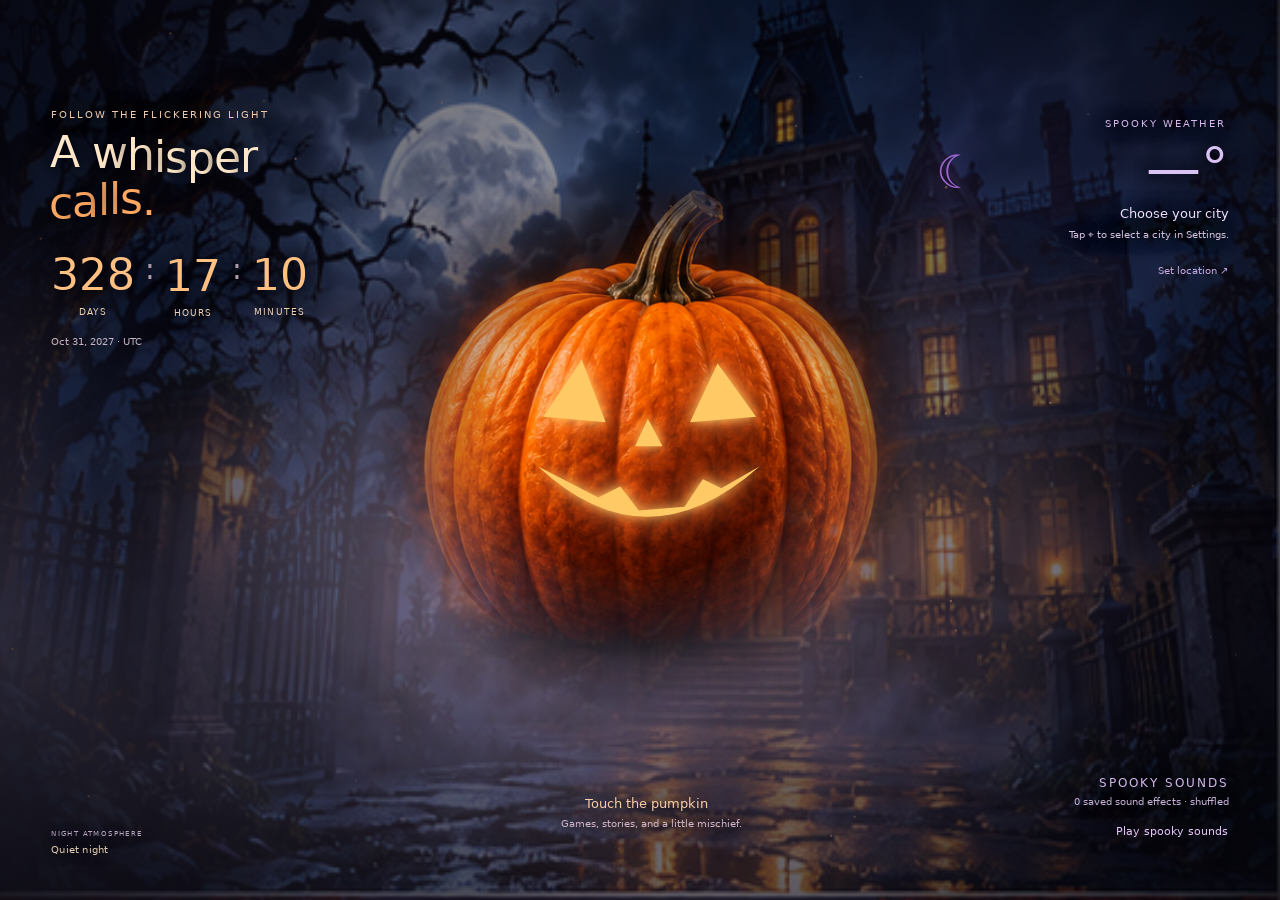
==== web/index.html @ c9cfb987 "Create browser-only generic Halloween Hub for GitHub Pages" ====
<!doctype html>
<html lang="en"><head><meta charset="utf-8"><meta name="viewport" content="width=device-width,initial-scale=1"><meta name="theme-color" content="#090810"><title>Halloween Hub</title><link rel="icon" href="./assets/favicon.svg"><link rel="stylesheet" href="./style.css"><link rel="preload" as="image" href="./assets/monsters.png"></head>
<body><div id="app">
<header><div class="brand"><span class="brand-icon">♧</span><div>Halloween <b>Hub</b><small id="subtitle">A little magic. A little mischief.</small></div></div><div class="header-right"><span id="connection" class="status offline">● Connecting</span><time id="clock"></time><button id="sound-toggle" class="icon-button" aria-label="Enable audio" title="Enable audio">♫</button><button id="fullscreen" class="icon-button" aria-label="Toggle fullscreen">⛶</button></div></header>
<main>
<section id="dashboard" class="screen active" aria-label="Immersive Halloween welcome">
<div class="welcome-space">
<div class="welcome-backdrop" aria-hidden="true"></div><div class="welcome-backdrop welcome-backdrop-next" aria-hidden="true"></div><canvas id="welcome-atmosphere" aria-hidden="true"></canvas><canvas id="night-weather-canvas" aria-hidden="true"></canvas><div class="welcome-vignette" aria-hidden="true"></div>
<div id="night-weather" class="night-weather" aria-hidden="true">NIGHT ATMOSPHERE <span>Quiet night</span></div>
<div class="welcome-countdown"><span class="welcome-eyebrow">THE NIGHT IS DRAWING NEAR</span><h1>Halloween <em>awaits.</em></h1><div class="countdown" data-countdown></div><p class="countdown-target"></p></div>
<button class="pumpkin-stage" id="pumpkin" aria-label="Open Halloween adventures"><div class="pumpkin-artwork"><div class="art pumpkin-art"></div><svg class="pumpkin-face" viewBox="0 0 300 300" aria-hidden="true"><defs><filter id="glow"><feGaussianBlur stdDeviation="3"/></filter></defs><g id="face-glow" filter="url(#glow)"></g><g id="face"></g></svg></div><span class="pumpkin-caption"><span class="pumpkin-instruction">Touch the pumpkin</span><small>Games, stories, and a little mischief.</small></span></button>
<div class="welcome-weather"><h2>Spooky weather</h2><div class="weather-icon" id="weather-icon">☾</div><div class="temperature" id="temperature">—°</div><p id="weather-condition">Choose your location</p><p id="weather-detail">A forecast with a little atmosphere.</p><button data-open="settings-dialog" class="text-button" id="weather-location">Set location ↗</button><small id="weather-status"></small></div>
<div class="welcome-sound"><span class="welcome-sound-title">Spooky sounds</span><span class="welcome-sound-description">Saved sound effects · shuffled</span><button class="text-button" id="ambience-toggle" aria-pressed="false">Play spooky sounds</button></div>
</div></section>
<section id="haunt" class="screen" aria-label="Haunted house control panel">
<div class="page-heading"><div><span class="eyebrow">SET THE SCENE</span><h1>A home with <em>haunting charm.</em></h1></div><span class="pill simulation">ENTERTAINMENT SIMULATION</span></div>
<div class="haunt-grid">
<article class="tile control-tile"><h2>☼ Living room lights <span class="live">SIM</span></h2><div class="art bulb-art"></div><label>Brightness <output id="room-output">60%</output><input aria-label="Living room brightness" type="range" min="0" max="100" value="60" data-haunt="room"></label></article>
<article class="tile control-tile"><h2>☁ Fog machine <span class="live">SIM</span></h2><div class="art fog-art"></div><label>Intensity <output id="fog-output">0%</output><input aria-label="Fog intensity" type="range" min="0" max="100" value="0" data-haunt="fog"></label></article>
<article class="tile control-tile"><h2>♧ Ghost activity <span class="live">SIM</span></h2><div class="art ghost-art"></div><strong id="motion-state">All quiet on the porch</strong><button class="text-button" id="trigger-motion">Trigger simulated motion ↗</button></article>
<article class="tile control-tile"><h2>♫ Spooky soundscape</h2><div class="art speaker-art"></div><label>Effect level <output id="sound-output">40%</output><input aria-label="Sound effect level" type="range" min="0" max="100" value="40" data-haunt="sound"></label></article>
<article class="tile control-tile"><h2>☼ Porch lights <span class="live">SIM</span></h2><div class="art bulb-art porch-art"></div><label>Brightness <output id="porch-output">80%</output><input aria-label="Porch brightness" type="range" min="0" max="100" value="80" data-haunt="porch"></label></article>
<article class="tile control-tile"><h2>✧ Haunt scene</h2><div class="art house-art"></div><select id="haunt-scene" aria-label="Play haunt scene"></select></article>
</div><div class="haunt-action"><div><strong id="haunt-stage">Quiet shadows</strong><small>20-second animated scenes · simulated hardware</small></div><button class="secondary" id="view-scene">View scene</button><button class="secondary" id="random-scene">Random scene</button><button class="primary danger" id="activate-haunt">♧ Activate Haunt</button><button class="secondary" id="stop-haunt">■ Stop</button></div>
</section>
<section id="party" class="screen" aria-label="Party hub">
<div class="page-heading"><div><span class="eyebrow">GOOD COMPANY. GREAT TREATS.</span><h1>Let the <em>festivities begin.</em></h1></div><button class="secondary" id="trick-mode">✦ Trick or Treat Mode</button></div>
<div class="party-grid">
<div class="tile party-countdown"><h2>◷ The party starts in</h2><div class="countdown" data-countdown></div><p class="subtle countdown-target"></p><button class="text-button" data-open="settings-dialog">Change party date ↗</button></div>
<div class="tile"><h2>✓ Party checklist</h2><p class="subtle" id="task-summary">Everything in its place.</p><div id="task-preview" class="preview-list"></div><button class="secondary" data-open="tasks-dialog">Manage checklist ＋</button></div>
<div class="tile music-tile"><h2>♫ The midnight playlist</h2><strong id="now-playing">Pick your party soundtrack</strong><canvas id="equalizer" width="360" height="60" aria-label="Audio-reactive equalizer"></canvas><div class="button-row"><button class="secondary" id="previous-track" aria-label="Previous track">◀</button><button class="primary" id="play-track">Play music</button><button class="secondary" id="next-track" aria-label="Next track">▶</button><button class="secondary" data-open="music-dialog">Library</button></div></div>
<div class="tile"><h2>♧ Guest list</h2><strong class="large-number" id="guest-summary">0 / 0</strong><p class="subtle">Friendly souls have arrived</p><button class="secondary" data-open="guests-dialog">Manage guests ＋</button></div>
<div class="tile recipe-tile"><h2>✦ Recipe of the day</h2><span class="recipe-icon">♨</span><strong id="recipe-name"></strong><p class="subtle" id="recipe-description"></p><button class="text-button" data-open="recipe-dialog">Get the recipe ↗</button></div>
</div><div class="party-particles" aria-hidden="true"><span>♧</span><span>✦</span><span>♧</span><span>✦</span></div>
</section>
<section id="detector" class="screen" aria-label="Ghost detector">
<div class="page-heading"><div><span class="eyebrow">EMF • SPIRIT ACTIVITY SCANNER</span><h1>Ghost <em>Detector</em></h1></div><span class="pill simulation">ENTERTAINMENT SIMULATION</span></div>
<div class="detector-grid"><div class="tile gauge-tile"><svg viewBox="0 0 400 310" id="gauge" aria-label="Simulated EMF gauge"><defs><linearGradient id="meter"><stop stop-color="#72dd64"/><stop offset=".55" stop-color="#cde64e"/><stop offset="1" stop-color="#ff6b24"/></linearGradient><radialGradient id="dial"><stop stop-color="#17251b"/><stop offset="1" stop-color="#040b07"/></radialGradient></defs><circle cx="200" cy="195" r="166" fill="url(#dial)" stroke="#36573a" stroke-width="3"/><path d="M55 230 A150 150 0 1 1 345 230" fill="none" stroke="url(#meter)" stroke-width="22" stroke-dasharray="10 4"/><g fill="#b2c8ab" font-size="19" text-anchor="middle"><text x="62" y="218">0</text><text x="95" y="121">1</text><text x="157" y="80">2</text><text x="246" y="82">3</text><text x="311" y="134">4</text><text x="339" y="218">5</text></g><g id="needle"><path d="M195 199 L65 227 L202 185 Z" fill="#ff8b38"/><circle cx="200" cy="195" r="17" fill="#1b2921" stroke="#8baf86"/></g><text x="200" y="257" fill="#91b58a" text-anchor="middle" font-size="13" letter-spacing="3">SIMULATED EMF LEVEL</text><text id="emf-value" x="200" y="298" fill="#78de69" text-anchor="middle" font-size="38">0.0 mG</text></svg><div class="scan-controls"><button class="primary" id="scan-toggle">Start scan</button><select id="sensitivity" aria-label="Scan sensitivity"><option value="low">Low sensitivity</option><option value="medium" selected>Medium sensitivity</option><option value="high">High sensitivity</option></select></div></div>
<div class="detector-right"><div class="tile room-tile"><h2>⌁ Spirit activity</h2><div id="room-bars"></div></div><div class="tile readings-tile"><div><h2>♨ Temperature</h2><strong id="scan-temperature">18.6°C</strong></div><div><h2>⌁ Peak EMF</h2><strong id="peak-emf">0.0 mG</strong></div></div><div class="tile log-tile"><h2>Detection log <a href="#" data-export-logs class="text-button">Export CSV ↓</a></h2><div id="log-preview"></div><button class="text-button" data-open="logs-dialog">View all detections ↗</button></div></div></div>
</section>
</main>
<nav aria-label="Main screens"><button data-screen="dashboard" class="selected"><span>⌂</span>Dashboard</button><button data-screen="haunt"><span>♧</span>Haunted House</button><button data-screen="party"><span>✦</span>Party Hub</button><button data-screen="detector"><span>⌁</span>Ghost Detector</button><button data-open="settings-dialog"><span>⚙</span>Settings</button></nav>
<p id="storage-notice" role="status" hidden></p><div id="toast" role="status" aria-live="polite" hidden></div><div id="scare" hidden aria-hidden="true">♧</div>
</div>
<dialog id="scene-dialog" aria-labelledby="scene-title"><h2 id="scene-title" class="sr-only">Haunted scene</h2><canvas id="scene-canvas" aria-label="Animated haunted scene"></canvas><button class="scene-back" id="scene-back" aria-label="Stop scene and go back">‹ Back</button></dialog>
<dialog id="visitor-dialog" aria-label="Halloween adventures"><div class="visitor-backdrop" aria-hidden="true"></div><div id="visitor-content"></div><button class="scene-back" id="visitor-back">‹ Back</button></dialog>
<dialog id="settings-dialog"><div class="dialog-heading"><h2>Make it your kind of spooky.</h2><button data-close class="icon-button" aria-label="Close settings">×</button></div><div class="settings-grid">
<label>Weather location<div class="button-row"><input id="location-query" placeholder="Search city" aria-label="Search weather location"><button id="search-location" class="secondary">Search</button></div></label><div id="location-results"></div><p id="selected-location" class="subtle"></p><button id="clear-location" class="text-button">Clear location</button>
<label>Timezone<input id="setting-timezone" ></label><label>Party date (local time)<input id="setting-party_date" type="datetime-local"></label>
<label>Temperature<select id="setting-units"><option>C</option><option>F</option></select></label><label>Animation quality<select id="setting-quality"><option value="auto">Auto</option><option value="low">Low</option><option value="high">High</option></select></label>
<label>Volume <output id="volume-output">40%</output><input id="setting-volume" type="range" min="0" max="100" value="40"></label>
<label class="check-label"><input id="setting-rotation" type="checkbox">Rotate screens every 30 seconds</label><label class="check-label"><input id="setting-reduced_motion" type="checkbox">Reduce motion</label><label class="check-label"><input id="setting-jumpscares" type="checkbox">Allow occasional jumpscares</label><label class="check-label"><input id="setting-flicker" type="checkbox">Allow stronger flicker</label>
</div><p class="subtle">Haunted-house controls and detector readings are simulated. Audio plays on this viewing device. Weather: <a href="https://open-meteo.com/" target="_blank" rel="noopener">Open-Meteo</a>, CC BY 4.0.</p><button class="primary" id="save-settings">Save settings</button></dialog>
<dialog id="tasks-dialog"><div class="dialog-heading"><h2>Party checklist</h2><button data-close class="icon-button" aria-label="Close checklist">×</button></div><form data-record-form="task"><input name="name" required maxlength="120" placeholder="Add a task" aria-label="New task"><button class="primary">Add</button></form><div id="task-list"></div></dialog>
<dialog id="guests-dialog"><div class="dialog-heading"><h2>The guest list</h2><button data-close class="icon-button" aria-label="Close guest list">×</button></div><form data-record-form="guest"><input name="name" required maxlength="120" placeholder="Guest name" aria-label="New guest"><button class="primary">Add</button></form><div id="guest-list"></div></dialog>
<dialog id="music-dialog"><div class="dialog-heading"><h2>Your midnight playlist</h2><button data-close class="icon-button" aria-label="Close music library">×</button></div><a class="music-source secondary" href="https://pixabay.com/music/search/halloween/" target="_blank" rel="noopener noreferrer">Find Halloween music on Pixabay ↗</a><p class="subtle">Download MP3s on Pixabay, then import them below. Imported songs are saved here for offline playback; this app does not automatically download from Pixabay.</p><label class="check-label"><input type="checkbox" id="music-shuffle" checked>Shuffle saved songs</label><label class="upload-label">Import local music (MP3, WAV, OGG; up to 100 MB)<input type="file" id="music-upload" accept=".mp3,.wav,.ogg" multiple></label><div id="track-list"></div><h2>Random scene sound effects</h2><p class="subtle">A random effect plays over each scene. Short effects can be followed by another; long clips stop when the scene ends. Effects respect Mute and the scene sound slider.</p><label class="upload-label">Import scene effects (MP3, WAV, OGG)<input type="file" id="effect-upload" accept=".mp3,.wav,.ogg" multiple></label><div id="effect-list"></div><p class="subtle">Files stay in this browser on this device. Clearing site data removes your saved library.</p></dialog>
<dialog id="recipe-dialog"><div class="dialog-heading"><h2 id="recipe-title"></h2><button data-close class="icon-button" aria-label="Close recipe">×</button></div><p id="recipe-ingredients"></p><p id="recipe-method"></p></dialog>
<dialog id="logs-dialog"><div class="dialog-heading"><h2>Spirit journal • simulated</h2><button data-close class="icon-button" aria-label="Close detection log">×</button></div><a class="secondary" href="#" data-export-logs>Export CSV ↓</a><div id="log-list"></div></dialog>
<audio id="cue-player" preload="none"></audio><audio id="music-player" preload="none"></audio><audio id="ambience-player" preload="none"></audio><audio id="effect-player" src="./assets/whisper.wav" preload="none"></audio>
<script type="module" src="./app.js"></script></body></html>
---- web/style.css ----
@font-face{font-family:Hub;src:url('./assets/hub-sans.ttf')}@font-face{font-family:Meter;src:url('./assets/hub-mono.ttf')}*{box-sizing:border-box} :root{color-scheme:dark;--bg:#090810;--panel:#121018;--line:#302a3b;--muted:#aaa3b6;--purple:#b184f7;--orange:#ff952d;--accent:var(--purple);font-family:Hub,Arial,sans-serif}body{margin:0;background:var(--bg);color:#eeeaf4}button,input,select{font:inherit}button,a,select,input{touch-action:manipulation}button{cursor:pointer}button,select,input:not([type=checkbox]){min-height:48px;border-radius:12px;border:1px solid var(--line);background:#1b1723;color:inherit;padding:10px 15px}button:hover{border-color:var(--accent);filter:brightness(1.13)}button:focus-visible,a:focus-visible,input:focus-visible,select:focus-visible{outline:3px solid var(--accent);outline-offset:3px}a{color:var(--accent)}button:disabled{opacity:.5;cursor:wait}#app{height:100dvh;max-width:1920px;margin:auto;display:flex;flex-direction:column;background:radial-gradient(ellipse at 50% 44%,#25103366,transparent 60%)}header{height:88px;flex-shrink:0;padding:15px 34px;border-bottom:1px solid #211c2b;display:flex;justify-content:space-between;align-items:center}.brand{display:flex;gap:14px;align-items:center;font-size:26px;font-weight:700;letter-spacing:-1px}.brand b{color:var(--orange)}.brand-icon{font-size:49px;color:var(--orange)}.brand small{display:block;font-size:12px;letter-spacing:.3px;color:var(--muted);font-weight:400;margin-top:5px}.header-right{display:flex;gap:18px;align-items:center;font-size:13px}.status{color:#8dd996}.status.offline{color:#ffad59}.icon-button{font-size:22px;min-width:48px;padding:7px!important;background:transparent!important}.screen{display:none;height:100%;padding:20px 34px;overflow:auto}.screen.active{display:flex;flex-direction:column}main{flex:1;min-height:0;position:relative}.page-heading{display:flex;justify-content:space-between;align-items:center;margin-bottom:18px;gap:12px;flex-shrink:0}.eyebrow{font-size:10px;letter-spacing:2.5px;color:var(--accent)}h1{font-size:clamp(22px,2.6vw,40px);margin:8px 0 0;font-weight:400;letter-spacing:-1px}h1 em{color:var(--orange);font-style:normal}h2{font-size:12px;letter-spacing:1px;color:var(--accent);margin:0 0 15px;text-transform:uppercase;font-weight:400}.pill{border:1px solid var(--line);border-radius:30px;padding:10px 14px;font-size:10px;letter-spacing:1px;color:var(--muted);white-space:nowrap}.simulation{color:#a6cf98;border-color:#354b34}.tile{background:linear-gradient(145deg,#19151fe8,#0f0d16ed);border:1px solid var(--line);border-radius:20px;padding:22px;position:relative;min-width:0;overflow:hidden}.subtle{font-size:12px;line-height:1.6;color:var(--muted);margin:8px 0}.primary{background:linear-gradient(110deg,#9543ef,#6827b5);border-color:#a460ef;box-shadow:0 5px 22px #7932c333;font-size:12px}.secondary{background:#231b30;font-size:12px}.text-button{border:0;background:transparent;padding:8px 0;min-height:48px;color:var(--accent);font-size:12px;text-decoration:none;display:inline-flex;align-items:center}.button-row{display:flex;gap:8px;align-items:center}.dashboard-grid{display:grid;grid-template-columns:1fr 1.4fr 1fr;grid-template-rows:1.1fr 1fr;gap:18px;flex:1;min-height:0}.countdown-tile{grid-column:1;grid-row:1}.pumpkin-stage{grid-column:2;grid-row:1/3;position:relative;overflow:hidden;border:0;background:transparent;padding:0}.pumpkin-stage:hover{filter:none}.weather-tile{grid-column:3;grid-row:1}.candy-tile{grid-column:1;grid-row:2}.sound-tile{grid-column:3;grid-row:2}.countdown{display:flex;gap:12px;align-items:center;margin:20px 0 0}.countdown .digit{color:var(--orange);font-size:clamp(30px,4.1vw,65px);font-variant-numeric:tabular-nums;line-height:1.1}.countdown .digit small{display:block;text-align:center;font-size:9px;color:var(--muted);letter-spacing:1.5px;margin-top:8px}.countdown .colon{color:#756c83;font-size:27px;align-self:flex-start}.ember-line{height:5px;background:linear-gradient(90deg,var(--orange),#6e302b,#2b2134);border-radius:3px;margin-top:24px}.art{background-image:url('./assets/art-sheet.png');background-size:300% 200%;background-repeat:no-repeat}.pumpkin-art{position:absolute;width:100%;aspect-ratio:1;top:50%;transform:translateY(-50%);background-position:0 0;mask-image:radial-gradient(ellipse,#000 50%,transparent 75%)}.pumpkin-face{position:absolute;top:50%;transform:translateY(-50%);width:100%;left:0;fill:#ffca66;filter:drop-shadow(0 0 9px #ff7c19);animation:glow 4s ease-in-out infinite}.pumpkin-caption{position:absolute;bottom:2%;left:0;width:100%;font-size:16px;font-weight:400;color:#ffb973}.pumpkin-caption small{display:block;font-size:10px;color:var(--muted);margin-top:8px}.floating-tag{position:absolute;top:0;left:50%;transform:translateX(-50%);font-size:9px;letter-spacing:1px;color:#ffb771;background:#3c241d77;border:1px solid #5b3322;border-radius:25px;padding:8px;white-space:nowrap}.weather-icon{position:absolute;right:16px;top:50px;font-size:74px;color:#9d65d2;text-shadow:0 0 32px #8a47bd}.temperature{font-size:clamp(40px,4.5vw,70px);color:#cda8ff;line-height:1.2}#weather-condition{margin:4px 0;font-size:15px}.weather-tile small{display:block;color:var(--muted);font-size:9px}.candy-tile strong{font-size:clamp(42px,5vw,74px);font-weight:400;color:#bd8dff}.candy-tile .button-row{margin-top:14px}.sound-content{display:flex;gap:15px;align-items:center;margin:20px 0}.sound-content strong{font-size:14px;font-weight:400}.mini-wave{display:flex;gap:4px;height:40px;align-items:center}.mini-wave i{width:5px;height:15px;background:var(--purple);border-radius:4px}.audio-on .mini-wave i{animation:wave 1s infinite alternate}.mini-wave i:nth-child(2){animation-delay:.3s;height:30px}.mini-wave i:nth-child(3){animation-delay:.6s;height:40px}.mini-wave i:nth-child(4){animation-delay:.2s;height:24px}nav{height:78px;flex-shrink:0;display:flex;border-top:1px solid #30263b;background:#0d0a13;padding:5px 24px;gap:8px}nav button{flex:1;background:transparent;border:0;color:var(--muted);border-radius:10px;font-size:10px;letter-spacing:.5px;position:relative}nav button span{font-size:25px;display:block;margin-bottom:3px}nav .selected{color:var(--accent);background:linear-gradient(0deg,#321b4b66,transparent)}nav .selected:after{content:'';height:3px;width:34px;background:var(--accent);position:absolute;bottom:2px;left:calc(50% - 17px);border-radius:3px}.haunt-grid{display:grid;grid-template-columns:repeat(3,1fr);grid-template-rows:repeat(2,minmax(150px,1fr));gap:14px;flex:1;min-height:0}.control-tile{display:flex;flex-direction:column;padding:16px;min-height:0}.control-tile h2{display:flex;justify-content:space-between;align-items:center;color:#e2d9ea;font-size:11px;margin:0}.live{font-size:9px;color:#89dc91}.control-tile .art{flex:1;min-height:45px;width:100%;background-size:300% 200%;mask-image:linear-gradient(transparent,#000 10%,#000 90%,transparent);margin:5px 0}.bulb-art{background-position:50% 0}.fog-art{background-position:100% 0}.ghost-art{background-position:0 100%}.speaker-art{background-position:50% 100%}.house-art{background-position:100% 100%}.porch-art{filter:hue-rotate(-8deg)}.control-tile label{font-size:11px}.control-tile output{float:right;color:var(--orange)}input[type=range]{height:24px;min-height:48px;padding:0;background:transparent;accent-color:var(--orange);width:100%;border:0}.control-tile strong{font-size:11px;color:var(--orange)}.control-tile .text-button{min-height:32px;font-size:10px}.control-tile select{font-size:11px;padding:5px;min-height:48px}.haunt-action{display:flex;gap:12px;align-items:center;margin-top:14px;border:1px solid #733822;border-radius:15px;padding:12px 18px;background:linear-gradient(90deg,#3b151666,#181019)}.haunt-action>div{flex:1}.haunt-action strong{color:#ffb265;font-weight:400;font-size:14px}.haunt-action small{display:block;color:var(--muted);font-size:10px;margin-top:5px}.danger{background:linear-gradient(100deg,#b12c14,#7e160b);border-color:#ec602f}.party-grid{display:grid;grid-template-columns:1.2fr 1fr 1fr;grid-template-rows:1fr 1fr;gap:16px;flex:1;min-height:0}.party-countdown{grid-column:1;grid-row:1}.music-tile{grid-column:1;grid-row:2}.party-grid>.tile:nth-child(2){grid-column:2;grid-row:1}.party-grid>.tile:nth-child(4){grid-column:2;grid-row:2}.recipe-tile{grid-column:3;grid-row:1/3;display:flex;flex-direction:column;justify-content:center;background:radial-gradient(ellipse at top,#51302c55,transparent),#15111c}.recipe-icon{font-size:90px;color:var(--orange);text-shadow:0 0 40px #db6229}.recipe-tile strong{font-size:20px;font-weight:400;color:#f6c996}.large-number{font-size:42px;color:var(--purple);font-weight:400}#equalizer{display:block;width:100%;height:42px;margin:8px 0}#now-playing{font-size:12px;display:block;overflow:hidden;text-overflow:ellipsis;white-space:nowrap}.preview-list{font-size:12px;margin:10px 0;min-height:35px}.preview-list div{padding:5px 0;color:#ded2eb}.party-particles{position:absolute;inset:0;pointer-events:none;display:none;overflow:hidden}.trick-mode .party-particles{display:block}.party-particles span{position:absolute;bottom:-30px;color:#b586ec66;font-size:35px;animation:floatup 12s linear infinite}.party-particles span:nth-child(2){left:30%;animation-delay:3s}.party-particles span:nth-child(3){left:70%;animation-delay:6s}.party-particles span:nth-child(4){left:90%;animation-delay:9s}body.detector-theme{--accent:#7ddd70}body.detector-theme #app{background:radial-gradient(ellipse at 40% 45%,#15341c66,transparent 70%)}#detector h1{font-family:Meter;letter-spacing:3px;text-transform:uppercase}#detector h1 em{color:var(--accent)}#detector .tile{background:linear-gradient(145deg,#121f13aa,#080e09);border-color:#2f4932;border-radius:5px}.detector-grid{display:grid;grid-template-columns:1fr 1fr;gap:18px;flex:1;min-height:0}.gauge-tile{padding:10px;display:flex;flex-direction:column}.gauge-tile svg{width:100%;flex:1;min-height:0}.scan-controls{display:flex;gap:10px;justify-content:center}.scan-controls .primary{background:#254625;border-color:#609d58;color:#b8efb0}.scan-controls select{font-size:11px}.detector-right{display:grid;grid-template-rows:1.1fr .6fr 1fr;gap:12px;min-height:0}.room-tile,.readings-tile,.log-tile{padding:15px}.room-row{display:flex;gap:15px;align-items:center;margin:9px 0;font-family:Meter;font-size:11px}.room-row span{width:90px}.room-row .bar{flex:1;height:10px;background:#253124}.bar i{display:block;height:100%;width:0;background:var(--accent);transition:width 1s}.bar i.high{background:#f88c37}.readings-tile{display:flex;gap:20px;justify-content:space-around}.readings-tile strong{font-family:Meter;font-size:24px;color:var(--accent);font-weight:400}.readings-tile>div+div{border-left:1px solid #314132;padding-left:20px}.log-tile h2{display:flex;justify-content:space-between;align-items:center;margin:0}.log-tile h2 a{min-height:30px}.log-row{display:flex;justify-content:space-between;font-family:Meter;font-size:10px;line-height:1.8;color:#b0c1a6}.log-tile>.text-button{min-height:30px;font-size:10px}#needle{transform-origin:200px 195px;transition:transform 1s ease-in-out}dialog{color:#ece6f4;background:#17111f;border:1px solid #4d375f;border-radius:20px;padding:24px;width:min(660px,94vw);max-height:90dvh;box-shadow:0 20px 100px #000c}dialog::backdrop{background:#020105be;backdrop-filter:blur(5px)}.dialog-heading{display:flex;justify-content:space-between;gap:20px;align-items:center;margin-bottom:16px}.dialog-heading h2{color:#f2e7ff;letter-spacing:0;text-transform:none;font-size:19px;margin:0}.settings-grid{display:grid;grid-template-columns:1fr 1fr;gap:14px}.settings-grid>label:first-child,.settings-grid>#location-results{grid-column:1/3}.settings-grid label{font-size:12px;color:#c3b6d0}.settings-grid input:not([type=checkbox]),.settings-grid select{width:100%;margin-top:7px}.settings-grid .button-row input{flex:1;min-width:0}.check-label{display:flex;align-items:center;min-height:48px;gap:10px}.check-label input{width:22px;height:22px;accent-color:var(--purple)}.record-row,.track-row{display:flex;gap:8px;align-items:center;margin:9px 0;padding:8px;border-bottom:1px solid #382a44;font-size:12px}.record-row input{width:24px;height:24px;accent-color:var(--purple);flex-shrink:0}.record-row span,.track-row span{flex:1;overflow-wrap:anywhere}.record-row.done span{text-decoration:line-through;color:var(--muted)}form{display:flex;gap:8px;margin-bottom:20px}form input{flex:1;min-width:0}.upload-label{font-size:12px;display:block}.upload-label input{display:block;width:100%;margin:10px 0}#toast{position:fixed;bottom:90px;left:50%;transform:translateX(-50%);background:#36223f;border:1px solid #af79d2;border-radius:12px;max-width:90vw;padding:14px 22px;font-size:12px;z-index:5}#scare{position:fixed;inset:0;background:#030705;z-index:20;color:#b1ffbd;font-size:55vh;text-align:center;line-height:100vh;pointer-events:none}.flicker .pumpkin-face{animation:strongflicker 5s infinite}.reduced-motion *{animation:none!important;transition:none!important}body.low-quality .pumpkin-face{filter:none}body.low-quality dialog::backdrop{backdrop-filter:none}@media(prefers-reduced-motion:reduce){*{animation:none!important;transition:none!important}}@keyframes glow{50%{opacity:.7}}@keyframes wave{to{transform:scaleY(.4)}}@keyframes floatup{to{transform:translateY(-800px) rotate(35deg)}}@keyframes strongflicker{0%,95%,100%{opacity:1}96%{opacity:.5}98%{opacity:.7}}
@media(max-height:650px),(max-width:1000px){header{height:60px;padding:8px 20px}.brand{font-size:21px;gap:10px}.brand-icon{font-size:34px}.brand small{font-size:9px}.header-right{gap:8px;font-size:11px}.header-right .status{font-size:9px}.screen{padding:12px 20px}.page-heading{margin-bottom:10px}.eyebrow{font-size:8px;letter-spacing:1.5px}h1{font-size:22px;margin-top:4px}.pill{font-size:8px;padding:7px 10px}.tile{padding:14px;border-radius:14px}h2{font-size:10px;margin-bottom:8px}.dashboard-grid{gap:10px;grid-template-columns:1fr 1.12fr 1fr;grid-template-rows:1.15fr 1fr}.countdown{gap:6px;margin-top:12px}.countdown .digit{font-size:31px}.countdown .digit small{font-size:7px;margin-top:4px}.countdown .colon{font-size:20px}.subtle{font-size:10px;line-height:1.4;margin:5px 0}.ember-line{margin-top:12px}.temperature{font-size:38px}.weather-icon{font-size:47px;right:14px;top:37px}#weather-condition{font-size:12px}.weather-tile .text-button{min-height:30px;padding:3px 0;font-size:10px}.weather-tile small{font-size:8px}.candy-tile strong{font-size:36px}.candy-tile .subtle{font-size:8px}.candy-tile .button-row{margin-top:5px}.primary,.secondary{padding:8px 11px;font-size:10px}.sound-content{margin:8px 0;gap:9px}.sound-content strong{font-size:10px}.sound-content .subtle{font-size:8px}.mini-wave{height:26px}.mini-wave i{width:3px}.mini-wave i:nth-child(3){height:26px}.mini-wave i:nth-child(2){height:20px}.floating-tag{font-size:8px}.pumpkin-caption{font-size:12px}.pumpkin-caption small{font-size:8px}nav{height:62px;padding:3px 15px;gap:4px}nav button{font-size:8px;padding:4px}nav button span{font-size:21px;margin:0}.haunt-grid{gap:8px;grid-template-rows:repeat(2,minmax(95px,1fr))}.control-tile{padding:9px;border-radius:12px}.control-tile h2{font-size:8px}.control-tile label{font-size:8px}.control-tile input[type=range]{min-height:48px;height:48px;position:relative;margin:-12px 0}.control-tile .art{min-height:25px;margin:0}.control-tile strong{font-size:9px}.control-tile .text-button{min-height:48px;font-size:8px;padding:0}.control-tile select{font-size:9px;min-height:48px;padding:5px}.haunt-action{margin-top:8px;padding:5px 10px;gap:8px}.haunt-action strong{font-size:11px}.haunt-action small{font-size:8px}.party-grid{gap:10px;grid-template-columns:1.2fr 1fr 1fr}.party-grid .countdown .digit{font-size:27px}.party-grid .countdown{margin-top:10px}.party-grid .text-button{font-size:10px;min-height:48px;padding:0}.recipe-icon{font-size:65px}.recipe-tile strong{font-size:16px}.large-number{font-size:30px}.preview-list{font-size:9px;margin:5px 0;min-height:12px}#equalizer{height:27px;margin:5px 0}#now-playing{font-size:9px}.music-tile .button-row{gap:4px}.music-tile .button-row button{padding:5px;font-size:9px}.detector-grid{gap:12px;grid-template-columns:1fr 1fr}.detector-right{gap:8px;grid-template-rows:1fr .55fr .8fr}.room-tile,.readings-tile,.log-tile{padding:10px}.room-row{font-size:9px;margin:6px 0;gap:10px}.room-row span{width:75px}.room-row .bar{height:8px}.readings-tile h2{font-size:8px;margin-bottom:5px}.readings-tile strong{font-size:19px}.log-row{font-size:8px}.log-tile h2{font-size:9px}.log-tile>.text-button{min-height:48px}.log-tile h2 a{font-size:8px}.scan-controls{gap:6px}.scan-controls select{font-size:9px;padding:5px}.settings-grid{gap:10px}dialog{padding:18px}#toast{bottom:70px}}
@media(max-width:650px){#app{height:auto;min-height:100dvh}header{padding:8px 12px}.brand{font-size:16px}.brand small,.header-right .status,#clock{display:none}.screen{padding:14px 12px}.page-heading .pill{display:none}h1{font-size:21px}.dashboard-grid{grid-template-columns:1fr 1fr;grid-template-rows:auto 220px auto}.pumpkin-stage{grid-column:1/3;grid-row:2}.countdown-tile{grid-column:1;grid-row:1}.weather-tile{grid-column:2;grid-row:1}.candy-tile{grid-column:1;grid-row:3}.sound-tile{grid-column:2;grid-row:3}.pumpkin-art,.pumpkin-face{width:240px;left:calc(50% - 120px)}.floating-tag{display:none}.haunt-grid{grid-template-columns:repeat(2,1fr);grid-template-rows:repeat(3,170px)}.party-grid{grid-template-columns:1fr 1fr;grid-template-rows:auto auto auto}.recipe-tile{grid-column:1/3;grid-row:3}.recipe-icon{display:none}.detector-grid{grid-template-columns:1fr}.gauge-tile{height:330px}.detector-right{grid-template-rows:auto auto auto}.settings-grid{grid-template-columns:1fr}.settings-grid>label:first-child,.settings-grid>#location-results{grid-column:1}.haunt-action>div{display:none}nav{position:sticky;bottom:0}main{min-height:400px}}
/* Artwork retains square proportions at every tile size. */
button:not(.text-button){min-width:48px}.control-tile .art{position:absolute;top:30px;left:calc(50% - 70px);width:140px;height:140px;min-height:0;flex:none;opacity:.85}.control-tile label,.control-tile select,.control-tile strong{position:relative;z-index:1;margin-top:auto}.control-tile label{background:linear-gradient(transparent,#100d17 50%)}.control-tile .text-button{position:relative;z-index:1}.control-tile h2{position:relative;z-index:1}.weather-location{overflow-wrap:anywhere}
@media(max-height:650px),(max-width:1000px){.control-tile .art{top:20px;left:auto;right:8px;width:64px;height:64px;mask-image:radial-gradient(ellipse,#000 40%,transparent 76%)}.control-tile h2{font-size:10px;letter-spacing:0}.control-tile label{font-size:10px}.control-tile strong{max-width:60%;font-size:10px}.control-tile .text-button{font-size:9px;min-height:48px}.control-tile input[type=range]{margin:-9px 0 -12px}.control-tile select{max-width:70%;font-size:10px}.sound-tile .secondary{min-height:48px}.dashboard-grid{grid-template-rows:1fr 1fr}.candy-tile .button-row{margin-top:0}.candy-tile strong{font-size:32px}.sound-content{margin:6px 0}.music-tile .button-row{flex-wrap:wrap}.music-tile .button-row button:nth-child(4){position:absolute;right:9px;top:5px;min-width:48px;min-height:48px}.music-tile h2{max-width:70%;font-size:9px}.party-grid .subtle{font-size:10px}.detector-right{grid-template-rows:1fr .6fr 1.15fr}.log-tile>.text-button{min-height:48px}.log-tile h2 a{min-height:48px}.log-tile h2{margin-top:-10px;margin-bottom:-7px}.log-row{font-size:9px}.weather-tile .text-button{min-height:48px}.weather-tile small{position:absolute;bottom:5px}.weather-tile .subtle{margin:3px 0}.candy-tile h2,.sound-tile h2{margin-bottom:5px}.scan-controls select{font-size:10px}}
.control-tile .text-button,.log-tile .text-button,.log-tile h2 a{min-height:48px;min-width:48px}
.screen:not(.active) *{animation-play-state:paused!important}.record-row input{width:48px;height:48px}.page-hidden *{animation-play-state:paused!important}
@media(max-height:650px),(max-width:1000px){.log-tile h2 a{display:none}.log-tile h2{margin:0 0 3px;min-height:12px}.log-tile .log-row:nth-child(n+2){display:none}}
.fog-art{animation:mist-drift 9s ease-in-out infinite alternate}.ghost-art{animation:ghost-drift 6s ease-in-out infinite alternate}.control-tile .bulb-art{animation:bulb-glow 5s ease-in-out infinite alternate}button:active{filter:brightness(1.25)}
@keyframes mist-drift{to{transform:translateY(-3px) scale(1.06)}}@keyframes ghost-drift{to{transform:translateY(-4px)}}@keyframes bulb-glow{to{filter:brightness(1.15)}}

.dialog-toast{position:relative!important;bottom:auto!important;left:auto!important;transform:none!important;max-width:100%!important;margin:12px 0 0}
/* Compact secondary actions retain their full touch area inside tiles. */
.weather-tile #weather-location,.party-countdown>.text-button{position:absolute;right:7px;top:7px;width:48px;height:48px;min-height:48px;padding:0;font-size:0;justify-content:center;border:1px solid var(--line);border-radius:12px;z-index:2}
.weather-tile #weather-location:after{content:'⌖';font-size:21px}.party-countdown>.text-button:after{content:'⚙';font-size:19px}.weather-tile h2,.party-countdown h2{max-width:calc(100% - 48px)}
.weather-tile small{position:absolute;bottom:6px;left:14px;max-width:calc(100% - 28px);white-space:nowrap;overflow:hidden;text-overflow:ellipsis;font-size:9px}
.weather-icon[data-kind=wind]{width:74px;height:60px;background:url('./assets/bat.svg') center/contain no-repeat}
.weather-icon[data-kind=fog]{width:74px;height:74px;background-image:url('./assets/art-sheet.png');background-size:300% 200%;background-position:0 100%;mask-image:radial-gradient(ellipse,#000 35%,transparent 75%)}
.party-grid>.tile:nth-child(2),.party-grid>.tile:nth-child(4){display:flex;flex-direction:column}.party-grid>.tile:nth-child(2) .preview-list{flex:1;min-height:0;overflow:hidden}.party-grid>.tile:nth-child(2)>button,.party-grid>.tile:nth-child(4)>button{margin-top:auto;align-self:flex-start;flex-shrink:0}.party-grid>.tile:nth-child(4) .large-number{display:block;flex:1;min-height:0;line-height:1.1}
.party-particles span:nth-child(odd){font-size:0;width:80px;height:80px;background-image:url('./assets/art-sheet.png');background-size:300% 200%;background-position:0 100%;mask-image:radial-gradient(ellipse,#000 30%,transparent 76%)}
.brand-icon{font-size:0;display:block;width:42px;min-width:42px;height:42px;background:url('./assets/favicon.svg') center/contain no-repeat}
@media(max-height:650px),(max-width:1000px){.weather-icon{top:57px;font-size:40px}.weather-icon[data-kind=wind],.weather-icon[data-kind=fog]{width:48px;height:48px}.party-grid>.tile:nth-child(2) .preview-list,.party-grid>.tile:nth-child(4) .subtle{display:none}.party-grid>.tile:nth-child(4) .large-number{font-size:28px}.brand-icon{width:34px;min-width:34px;height:34px}}
#haunt{position:relative}.haunt-running .haunt-action{box-shadow:0 0 28px #8c42c633}.haunt-action{position:relative}.haunt-action:after{content:'';position:absolute;bottom:0;left:0;width:var(--scene-progress,0%);height:3px;background:var(--orange);transition:width 1s linear;pointer-events:none}.haunt-running[data-scene='Purple mist']{background:radial-gradient(ellipse at center,#50266b66,transparent)}.haunt-running[data-scene='Pumpkin parade']{background:radial-gradient(ellipse at center,#78411c55,transparent)}.haunt-running .fog-art{animation-duration:3s}.haunt-running .bulb-art{animation-duration:2s}
#scene-dialog{width:min(1400px,100vw);height:min(880px,100dvh);max-width:100vw;max-height:100dvh;padding:0;border:1px solid #68517c;border-radius:16px;overflow:hidden;background:#090810}
#scene-dialog[open]{display:flex;flex-direction:column}
.scene-heading,.scene-footer{display:flex;align-items:center;justify-content:space-between;gap:12px;padding:12px 20px;flex-shrink:0;background:#100e19}
.scene-heading h2{font-size:26px;margin:3px 0 0;color:#eedafa}.scene-heading .eyebrow{font-size:10px}
#scene-canvas{display:block;flex:1;width:100%;min-height:0;background:#090810}
.scene-footer p{margin:0;color:#dcc6ee;font-size:15px}.scene-footer .button-row{flex-shrink:0}
@media(max-width:1000px),(max-height:650px){#scene-dialog{width:100vw;height:100dvh;border-radius:0}.scene-heading,.scene-footer{padding:8px 12px}.scene-heading h2{font-size:21px}.scene-footer p{font-size:12px;max-width:45%}.scene-footer button{padding:8px 12px}.haunt-action{gap:6px}.haunt-action>div{min-width:0;flex:1}.haunt-action small{font-size:9px}.haunt-action button{padding:8px;font-size:11px}}
/* Immersive playback: one small corner control, no header or footer strip. */
.sr-only{position:absolute!important;width:1px!important;height:1px!important;padding:0!important;margin:-1px!important;overflow:hidden!important;clip:rect(0,0,0,0)!important;white-space:nowrap!important;border:0!important}
#scene-dialog{width:100vw;height:100dvh;max-width:100vw;max-height:100dvh;padding:0;border:0;border-radius:0;overflow:hidden;background:#050711}
#scene-dialog[open]{display:block}#scene-canvas{position:absolute;inset:0;width:100%;height:100%;display:block}
.scene-back{position:absolute;top:12px;left:12px;z-index:4;min-width:70px;min-height:48px;padding:8px 12px;font-size:13px;background:#090b14a8;border:1px solid #ffffff44;color:#fff;backdrop-filter:blur(5px);opacity:.8}.scene-back:hover,.scene-back:focus-visible{opacity:1}
body.scene-playing #app *,body.visitor-playing #app *{animation-play-state:paused!important}
#visitor-dialog{width:100vw;height:100dvh;max-width:100vw;max-height:100dvh;padding:0;border:0;border-radius:0;overflow:auto;background:#090713;color:#fff}#visitor-dialog[open]{display:block}
.visitor-backdrop{position:fixed;inset:0;background:url('./assets/scene-backgrounds.png') 0 33.3333%/200% 400%;opacity:.18;pointer-events:none}
#visitor-content{position:relative;min-height:100%;width:100%;padding:70px 40px 25px;display:flex;flex-direction:column;align-items:center;justify-content:center;gap:20px}#visitor-content h1{color:#ffe2b3;font-size:32px;text-align:center;margin:0;letter-spacing:0}
.monster-art{background-image:url('./assets/monsters.png');background-size:200% 300%;background-position:var(--monster-x,0%) var(--monster-y,0%);background-repeat:no-repeat}
.visitor-reveal{overflow:hidden}.reveal-pumpkin,.reveal-monster{position:absolute;left:calc(50% - 180px);top:calc(50% - 180px);width:360px;height:360px}.reveal-pumpkin{animation:pumpkin-reveal-spin 1.5s cubic-bezier(.3,.02,.7,1) forwards;transform-style:preserve-3d;z-index:2}.reveal-pumpkin-art{position:absolute;inset:0;background:url('./assets/art-sheet.png') 0 0/300% 200%;mask-image:radial-gradient(ellipse,#000 45%,transparent 73%)}.reveal-pumpkin svg{position:absolute;inset:0;width:100%;height:100%}.reveal-monster{opacity:0;animation:monster-reveal-in .6s .95s ease-out forwards;filter:drop-shadow(0 0 24px #a176e877)}.reveal-ring{position:absolute;left:calc(50% - 140px);top:calc(50% - 140px);width:280px;height:280px;border-radius:50%;box-shadow:0 0 60px #ff972966;animation:reveal-ring 1.5s ease-out forwards}.reveal-caption{position:absolute;bottom:25px;left:0;width:100%;text-align:center;color:#d7b6ed}
@keyframes pumpkin-reveal-spin{0%{transform:perspective(700px) rotateY(0) scale(.95);opacity:1}55%{transform:perspective(700px) rotateY(900deg) scale(1.1);opacity:1}100%{transform:perspective(700px) rotateY(1800deg) scale(.6);opacity:0}}@keyframes monster-reveal-in{from{opacity:0;transform:scale(.5) translateY(15px)}to{opacity:1;transform:scale(1) translateY(0)}}@keyframes reveal-ring{to{transform:scale(2);opacity:0}}
.visitor-lobby{flex-direction:row!important}.visitor-host{width:300px;height:350px;flex-shrink:0;filter:drop-shadow(0 0 24px #ac79ef55)}.visitor-menu{max-width:700px}.visitor-eyebrow{color:#c694fd;letter-spacing:3px;font-size:12px;text-align:center}.visitor-choices{display:flex;justify-content:center;gap:16px;width:100%;margin-top:20px}.visitor-choices button{flex:1;min-width:140px;max-width:240px;min-height:120px;padding:18px 14px;font-size:19px;background:linear-gradient(145deg,#38234b,#15131e);border:1px solid #8857ad;box-shadow:0 8px 30px #0005}.visitor-choices button span{display:block;font-size:38px;margin-bottom:12px}.visitor-choices button small{display:block;font-size:12px;color:#c1b0d0;margin-top:10px;line-height:1.5}.visitor-menu-back{align-self:center;flex-shrink:0}.visitor-picker{max-width:1100px;margin:auto}
.ghost-hunt-board{position:relative;width:min(100%,850px);height:350px;border:1px solid #67498c;border-radius:18px;overflow:hidden;background:url('./assets/scene-backgrounds.png') 100% 0/200% 400%}.hunt-ghost{position:absolute;width:82px;height:82px;min-width:48px;min-height:48px;padding:0;border:0;background-color:transparent;background-position:0 0;filter:drop-shadow(0 0 5px #cfbcff55)}.hunt-ghost:hover{filter:drop-shadow(0 0 15px #fff8)}.hunt-ghost[hidden]{display:none}.game-help{font-size:14px;color:#cbb8dc;text-align:center;margin:0}#ghost-score{color:#bd91f8;font-size:20px;white-space:nowrap}
#paint-lantern{width:340px;height:260px;filter:drop-shadow(0 0 25px #ff983a33)}#paint-lantern svg{width:100%;height:100%}.paint-controls{display:flex;gap:12px;justify-content:center}.paint-controls button{min-width:100px}.quest-chest{font-size:90px;line-height:1}.quest-riddle{max-width:600px;text-align:center;font-size:23px;line-height:1.5;margin:0}.visitor-quest-game .visitor-choices{max-width:650px;margin:0}.visitor-quest-game .visitor-choices button{min-height:64px}#quest-hint{margin:0;min-height:18px;color:#d9b7ff;text-align:center;font-size:13px}
.visitor-story{background-image:linear-gradient(#0b091bb3,#0b091bcc),url('./assets/scene-backgrounds.png');background-size:100% 100%,200% 400%;background-position:0 0,var(--story-x,0%) var(--story-y,0%)}.story-paper{width:min(100%,850px);padding:25px 35px;background:#0f0e18e6;border:1px solid #715587;border-radius:20px}.story-text{font-size:21px;line-height:1.7;color:#f0e5f4;margin:20px 0}.story-choices{display:flex;justify-content:center;gap:14px}.story-choices button{font-size:15px;min-width:180px}.reward-star{font-size:120px;line-height:1;color:#ffb346;filter:drop-shadow(0 0 30px #ffd09366)}.visitor-reward p{font-size:22px;text-align:center;margin:0}.visitor-reward small{color:#baa9c9;text-align:center}.reward-buttons{display:flex;gap:14px;justify-content:center}
.reduced-motion .reveal-pumpkin{animation:none;opacity:0}.reduced-motion .reveal-monster{animation:none;opacity:1}.reduced-motion .reveal-ring{animation:none;opacity:0}
@media(prefers-reduced-motion:reduce){.reveal-pumpkin{animation:none;opacity:0}.reveal-monster{animation:none;opacity:1}.reveal-ring{animation:none;opacity:0}}
@media(max-width:650px){.visitor-lobby{flex-direction:column!important}.visitor-host{width:150px;height:170px}.visitor-choices{flex-wrap:wrap}.visitor-choices button{min-width:95px;font-size:13px}.story-choices,.paint-controls{flex-wrap:wrap}.quest-riddle{font-size:16px}}
.monster-art{mask-image:radial-gradient(ellipse,#000 40%,transparent 76%)}

.music-source{display:flex;align-items:center;justify-content:center;min-height:48px;padding:10px 16px;border:1px solid #79578c;border-radius:12px;text-decoration:none;color:#e9d9ff}
/* The welcome screen is one illustrated space; information floats in the scene. */
#dashboard{padding:0;overflow:hidden;position:relative;isolation:isolate}
.welcome-space{position:relative;flex:1;min-height:0;overflow:hidden;background:#0b0913}
.welcome-backdrop{position:absolute;inset:0;background-image:linear-gradient(90deg,#09071488,#09071422 45%,#09071466),url('./assets/scene-backgrounds.png');background-size:100% 100%,200% 400%;background-position:0 0,0 0;opacity:.84}
#welcome-atmosphere{position:absolute;inset:0;width:100%;height:100%;pointer-events:none}
.welcome-vignette{opacity:var(--welcome-vignette,1);position:absolute;inset:0;pointer-events:none;background:radial-gradient(ellipse at 50% 48%,transparent 15%,#08071155 65%,#05050cc9 100%)}
.welcome-countdown{position:absolute;z-index:2;top:12%;left:4%;width:34%;color:#ffe8c9;text-shadow:0 2px 15px #05020e,0 0 25px #080415;animation:welcome-emerge 14s ease-in-out infinite}
.welcome-eyebrow{font-size:clamp(9px,.8vw,13px);letter-spacing:2px;color:#efc9ac}
.welcome-countdown h1{font-size:clamp(27px,3.4vw,62px);letter-spacing:-1px;margin:12px 0;font-weight:400;line-height:1.1}
.welcome-countdown h1 em{display:block;color:#ffa963}
.welcome-countdown .countdown{gap:clamp(6px,.8vw,16px);margin-top:20px}
.welcome-countdown .digit{font-size:clamp(28px,3.4vw,63px);font-weight:400;color:#ffc082}
.welcome-countdown .digit b{font-weight:400}
.welcome-countdown .digit small{color:#edcfb3;font-size:clamp(8px,.7vw,12px);letter-spacing:1.2px}
.welcome-countdown .colon{font-size:clamp(20px,2.3vw,38px);color:#b59eae}
.welcome-countdown .countdown-target{font-size:clamp(9px,.75vw,13px);line-height:1.6;color:#c5b4c4;margin-top:16px;max-width:90%}
#dashboard .pumpkin-stage{position:absolute;z-index:1;left:29%;top:3%;width:43%;height:91%;border:0;border-radius:0;background:transparent;overflow:visible;padding:0;min-height:48px}
#dashboard .pumpkin-stage:disabled{opacity:1}
#dashboard .pumpkin-art,#dashboard .pumpkin-face{width:min(100%,650px);left:50%;top:50%;transform:translate(-50%,calc(-50% + var(--pumpkin-drop,0%)))}
#dashboard .pumpkin-art{mask-image:radial-gradient(ellipse,#000 35%,#000a 51%,transparent 71%)}
#dashboard .pumpkin-face{filter:drop-shadow(0 0 15px #ff873b);animation:glow 5s ease-in-out infinite}
#dashboard .pumpkin-caption{bottom:2%;font-size:clamp(12px,1vw,18px);color:#f7cda5;text-shadow:0 2px 12px #000}
#dashboard .pumpkin-caption small{font-size:clamp(9px,.75vw,13px);color:#d0b5c8}
.welcome-weather{position:absolute;z-index:3;top:13%;right:4%;width:23%;text-align:right;text-shadow:0 2px 15px #05020e,0 0 22px #090414}
.welcome-weather h2{font-size:clamp(9px,.8vw,14px);color:#d6b8ed;letter-spacing:2px;margin-bottom:9px}
.welcome-weather .temperature{font-size:clamp(38px,4.3vw,78px);color:#d9c2f4;line-height:1.12}
.welcome-weather .weather-icon{right:auto;left:0;top:28px;font-size:clamp(29px,3.6vw,60px);opacity:.65}
.welcome-weather #weather-condition{font-size:clamp(12px,1vw,18px);color:#f1e1fb;margin:6px 0}
.welcome-weather #weather-detail{font-size:clamp(9px,.75vw,13px);line-height:1.65;color:#d3c0da;margin:4px 0}
.welcome-weather #weather-status{display:block;font-size:clamp(8px,.65vw,11px);line-height:1.6;color:#bda9c7;overflow-wrap:anywhere}
.welcome-weather #weather-location{font-size:clamp(10px,.8vw,13px);padding:4px 0;min-width:48px;max-width:100%;color:#c5a8e0;background:transparent;border:0;text-align:right;justify-content:flex-end}
.welcome-sound{position:absolute;z-index:4;bottom:5%;right:4%;display:flex;flex-direction:column;align-items:flex-end;text-align:right;text-shadow:0 2px 12px #000}
.welcome-sound-title{font-size:clamp(10px,.9vw,16px);text-transform:uppercase;letter-spacing:2px;color:#d5b8eb}
.welcome-sound-description{font-size:clamp(9px,.75vw,13px);color:#c7b1d5;margin-top:6px}
.welcome-sound #ambience-toggle{color:#e6c5fa;font-size:clamp(11px,.85vw,15px);background:transparent;border:0;min-width:48px;padding:6px 0}
.atmosphere-paused .welcome-countdown,.atmosphere-paused .pumpkin-face{animation-play-state:paused!important}
@keyframes welcome-emerge{0%,100%{opacity:.66;transform:translateY(5px)}38%,65%{opacity:1;transform:translateY(0)}}
@media(max-height:650px),(max-width:1000px){.welcome-countdown{top:9%;left:3%;width:34%}.welcome-countdown h1{margin:9px 0;font-size:29px}.welcome-countdown .countdown{margin-top:16px;gap:6px}.welcome-countdown .digit{font-size:29px}.welcome-countdown .digit small{font-size:8px}.welcome-countdown .colon{font-size:20px}.welcome-countdown .countdown-target{font-size:8px;margin-top:12px}.welcome-weather{top:10%;right:3%;width:24%}.welcome-weather .weather-icon{font-size:28px;top:25px}.welcome-weather .temperature{font-size:37px}.welcome-weather h2{font-size:9px;letter-spacing:1.5px}.welcome-weather #weather-detail{font-size:9px}.welcome-weather #weather-status{font-size:8px}.welcome-sound{bottom:3%;right:3%}.welcome-sound-description{font-size:8px}.welcome-sound-title{font-size:9px}.welcome-sound #ambience-toggle{font-size:11px}#dashboard .pumpkin-stage{left:28%;top:1%;width:44%;height:94%}#dashboard .pumpkin-caption{bottom:2%;font-size:11px}#dashboard .pumpkin-caption small{font-size:8px}}
@media(max-width:600px){.welcome-countdown{width:48%;top:7%}.welcome-weather{width:35%;top:7%}.welcome-countdown h1{font-size:25px}.welcome-countdown .digit{font-size:24px}#dashboard .pumpkin-stage{top:30%;left:17%;width:66%;height:64%}.welcome-countdown .countdown-target{display:none}.welcome-sound{right:4%;bottom:2%}.welcome-sound-description{display:none}}
#dashboard.atmosphere-paused *{animation-play-state:paused!important}
#visitor-content.visitor-cutscene{position:absolute;inset:0;min-height:0;padding:0;display:block;background:#000;overflow:hidden}
#visitor-cutscene-video{display:block;width:100%;height:100%;object-fit:contain;background:#000;animation:cutscene-arrive .35s ease-out}
.visitor-lobby{animation:cutscene-arrive .35s ease-out}.intro-notice{color:#dfc5ed;font-size:14px;line-height:1.5;text-align:center}
@keyframes cutscene-arrive{from{opacity:0}to{opacity:1}}
.welcome-backdrop-next{opacity:0}.welcome-backdrop{pointer-events:none;will-change:opacity}

/* Full-height welcome scene; compact controls appear as overlays on request. */
body.welcome-fullscreen #app{position:relative;height:100dvh;min-height:0;overflow:hidden}
body.welcome-fullscreen main{min-height:0}
body.welcome-fullscreen #app>header,body.welcome-fullscreen #app>nav{position:absolute;left:0;right:0;z-index:6;height:56px;opacity:0;visibility:hidden;pointer-events:none;transition:opacity .2s ease,transform .2s ease,visibility .2s;background:#0d0a13ef}
body.welcome-fullscreen #app>header{top:0;padding:4px 18px;transform:translateY(-100%)}
body.welcome-fullscreen #app>nav{bottom:0;padding:3px 18px;gap:5px;transform:translateY(100%)}
body.welcome-fullscreen .brand{font-size:20px}
body.welcome-fullscreen .brand-icon{font-size:30px}
body.welcome-fullscreen .brand small{display:none}
body.welcome-fullscreen #app>nav button{min-height:48px;padding:2px 8px;font-size:9px}
body.welcome-fullscreen #app>nav button span{font-size:21px;margin-bottom:0}
body.welcome-fullscreen.welcome-controls #app>header,body.welcome-fullscreen.welcome-controls #app>nav{opacity:1;visibility:visible;pointer-events:auto;transform:translateY(0)}

/* Line motion and fades are driven independently by WelcomeFloat. */
.welcome-countdown,.welcome-weather,.welcome-sound{animation:none;transform:none}
.welcome-eyebrow,.welcome-countdown h1>span>span{display:block}
.welcome-countdown h1{min-height:2.3em}
#dashboard .pumpkin-caption{animation:none;opacity:1}
.pumpkin-instruction{display:block}

/* Reference-inspired welcome titles, rendered locally without external fonts/scripts. */
.welcome-countdown h1{position:relative;isolation:isolate;perspective:450px}
.welcome-word{display:inline-block;white-space:nowrap}
.welcome-glyph{display:inline-block;transform-origin:50% 100%}
.message-ghost{position:absolute;top:15%;width:32px;height:38px;fill:#e8e0f7;stroke:#24182d;stroke-width:3;mix-blend-mode:exclusion;pointer-events:none}
.welcome-countdown h1[data-text-effect=title]{font-family:Georgia,serif;color:#eee3cb}
.welcome-countdown h1[data-text-effect=title] em{color:#dcc08c}
.welcome-countdown h1[data-text-effect=city]{color:#b8a8cc;text-shadow:0 0 5px #71618a,0 0 16px rgb(118 83 146 / var(--night-glow));background:radial-gradient(ellipse at 35% 50%,#080511aa,transparent 74%);border-radius:30%}
.welcome-countdown h1[data-text-effect=city] em{color:#b49dcc;text-shadow:0 0 8px rgb(131 86 162 / var(--night-glow))}
.welcome-countdown h1.message-steady .message-ghost{display:none}

/* Video is inserted above the stills and below atmosphere, vignette and all controls. */
.idle-background-video{position:absolute;inset:0;pointer-events:none;opacity:0;transition:opacity 3.5s ease-in-out;will-change:opacity;overflow:hidden}
.idle-background-video video{display:block;width:100%;height:100%;object-fit:cover;object-position:center 30%;pointer-events:none}

/* Keep the adventure button/caption available while revealing the moving pumpkin below. */
#dashboard .pumpkin-artwork{position:absolute;inset:0;pointer-events:none;opacity:1;transition:opacity var(--idle-fade-duration,3500ms) ease-in-out}
#dashboard.idle-video-playing .pumpkin-artwork{opacity:0}




/* Decorative seasons are separate from the location's real weather forecast. */
.night-weather{position:absolute;z-index:3;left:4%;bottom:5%;pointer-events:none;color:#b9a6c4;font-size:clamp(7px,.55vw,11px);letter-spacing:1.4px;text-shadow:0 2px 12px #000}
.night-weather span{display:block;color:#dfc9b1;font-size:clamp(10px,.8vw,20px);letter-spacing:.2px;margin-top:5px;transition:color 4s ease}
.night-weather[data-weather=snow] span{color:#d1e6ff}.night-weather[data-weather=leaves] span{color:#f7bc81}

#night-weather-canvas{position:absolute;inset:0;width:100%;height:100%;z-index:2;pointer-events:none}

#storage-notice{position:fixed;z-index:50;bottom:0;left:0;right:0;margin:0;padding:10px 18px;background:#42232f;color:#ffe2b2;font-size:13px;text-align:center}
.adventure-notice:empty{display:none}
@media(max-width:600px){
 #app{height:auto;min-height:100dvh;overflow:visible} main{overflow:visible;min-height:calc(100dvh - 150px)}
 .screen{overflow:visible;padding:16px}#dashboard{height:calc(100dvh - 70px);min-height:450px}
 header{padding:12px;gap:6px}.header-right{gap:5px}.brand{font-size:15px}.brand small{font-size:8px}#connection{display:none}#clock{font-size:10px}
 nav{gap:2px;padding:5px;flex-shrink:0}nav button{min-width:0;flex:1;font-size:9px;padding:6px 2px}nav button span{font-size:17px}
 .page-heading{align-items:flex-start;gap:8px}.page-heading h1{font-size:25px}.page-heading .pill{font-size:8px;padding:8px}
 .haunt-grid,.party-grid,.detector-grid{display:grid;grid-template-columns:1fr;grid-template-rows:none;gap:12px;flex:none}
 .haunt-grid{grid-template-columns:1fr 1fr}.control-tile{min-height:170px;padding:12px}
 .party-grid>.tile,.party-grid>.tile:nth-child(n){grid-column:auto;grid-row:auto;min-height:150px}
 .haunt-action{flex-wrap:wrap;padding:12px}.haunt-action>div{flex-basis:100%}.haunt-action button{flex:1;font-size:11px}
 .gauge-tile{height:380px}.detector-right{grid-template-rows:auto;min-height:380px}
 dialog{padding:16px;max-height:94dvh}.settings-grid{grid-template-columns:1fr}.settings-grid>label:first-child,.settings-grid>#location-results{grid-column:auto}
 .visitor-picker{padding:50px 14px 25px}.visitor-picker h1,.visitor-story h1{font-size:26px}.visitor-choices{flex-direction:column;gap:10px}.visitor-choices button{min-width:0;width:100%;padding:14px;min-height:85px}
 .story-paper{padding:20px 14px}.story-text{font-size:17px;line-height:1.5}.story-choices{flex-direction:column}.story-choices button{min-width:0}.paint-controls,.reward-buttons{flex-wrap:wrap}
 .ghost-hunt-board{height:280px}.hunt-ghost{width:60px;height:60px}.record-row{flex-wrap:wrap}.record-row span{min-width:120px}
 .welcome-countdown{left:5%;top:7%}.welcome-countdown h1{font-size:32px}.welcome-weather{right:4%;top:42%;width:42%;font-size:11px}.welcome-weather .temperature{font-size:35px}
 .pumpkin-stage{left:1%;width:58%;top:37%}.pumpkin-caption{font-size:12px}.pumpkin-caption small{font-size:10px}.welcome-sound{left:5%;bottom:8%;max-width:70%}.night-weather{bottom:2%}
}
@media(max-width:600px){
 #dashboard .pumpkin-stage{left:0;top:28%;width:64%;height:50%}
 #dashboard .pumpkin-caption{bottom:0;font-size:12px}
 #dashboard .pumpkin-caption small{font-size:9px}
 .welcome-sound{left:auto;right:5%;bottom:7%;max-width:75%}
}
#app{max-width:none}
@media(min-width:2560px) and (min-height:1000px){
 header{height:100px;padding:20px 45px}.brand{font-size:32px}.brand small{font-size:16px}.header-right{gap:24px}#clock{font-size:22px}.icon-button{width:76px;min-height:76px;font-size:30px}
 nav{padding:15px;gap:25px}nav button{font-size:20px;min-height:100px}nav button span{font-size:32px}
 .screen{padding:40px 60px}.page-heading{margin-bottom:28px}.page-heading h1{font-size:52px}.eyebrow{font-size:18px}.pill{font-size:16px}
 .tile h2,.control-tile h2{font-size:21px}.tile .subtle,.control-tile label,.control-tile strong,.control-tile select{font-size:20px}.control-tile{padding:30px}.live{font-size:16px}
 button,select,input{font-size:20px;min-height:64px}.haunt-action{padding:24px;gap:24px}.haunt-action strong{font-size:28px}.haunt-action small{font-size:18px}.large-number{font-size:72px}
 .party-grid .tile{padding:32px}.preview-list{font-size:22px}.recipe-tile strong{font-size:34px}#now-playing{font-size:24px}.text-button{font-size:20px}.readings-tile strong{font-size:40px}.room-row,.log-row{font-size:19px}.room-row span{width:160px}.room-row .bar{height:20px}
 dialog:not(#visitor-dialog):not(#scene-dialog){width:min(1100px,94vw);padding:40px}.dialog-heading h2{font-size:32px}.settings-grid label,.record-row,.track-row,.upload-label{font-size:22px}.settings-grid{gap:24px}
 .visitor-picker{max-width:1800px}.visitor-picker h1,.visitor-story h1{font-size:62px}.visitor-eyebrow{font-size:22px}.visitor-choices{gap:35px}.visitor-choices button{font-size:32px;min-height:240px;padding:40px}.visitor-choices button small{font-size:20px}.visitor-choices svg{width:64px;height:64px}.story-paper{width:min(90vw,1500px)}.story-text{font-size:32px}.story-choices button{font-size:24px}
 .scene-back{font-size:24px;padding:20px 30px}.welcome-countdown h1{font-size:clamp(64px,4vw,110px)}.welcome-eyebrow{font-size:20px}.countdown-target{font-size:20px}
}
@media(min-width:2560px) and (min-height:1000px){
 #visitor-content.visitor-picker h1,#visitor-content.visitor-story h1{font-size:62px}
 .visitor-choices button{max-width:440px;min-width:300px}
}
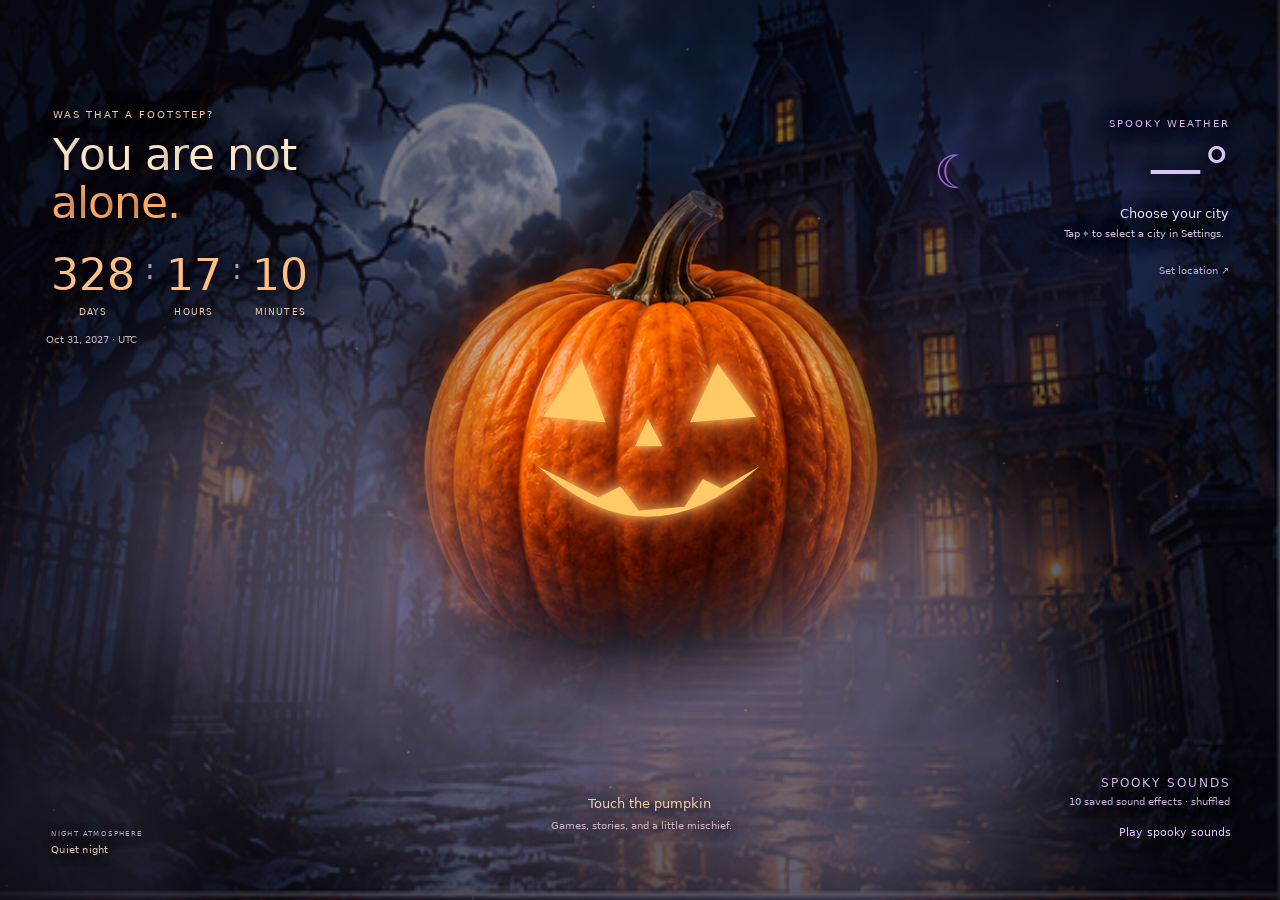
==== commit 96d98a9d: "Include original music and effects with offline audio playback" ====
--- a/web/index.html
+++ b/web/index.html
@@ -53,7 +53,7 @@
 </div><p class="subtle">Haunted-house controls and detector readings are simulated. Audio plays on this viewing device. Weather: <a href="https://open-meteo.com/" target="_blank" rel="noopener">Open-Meteo</a>, CC BY 4.0.</p><button class="primary" id="save-settings">Save settings</button></dialog>
 <dialog id="tasks-dialog"><div class="dialog-heading"><h2>Party checklist</h2><button data-close class="icon-button" aria-label="Close checklist">×</button></div><form data-record-form="task"><input name="name" required maxlength="120" placeholder="Add a task" aria-label="New task"><button class="primary">Add</button></form><div id="task-list"></div></dialog>
 <dialog id="guests-dialog"><div class="dialog-heading"><h2>The guest list</h2><button data-close class="icon-button" aria-label="Close guest list">×</button></div><form data-record-form="guest"><input name="name" required maxlength="120" placeholder="Guest name" aria-label="New guest"><button class="primary">Add</button></form><div id="guest-list"></div></dialog>
-<dialog id="music-dialog"><div class="dialog-heading"><h2>Your midnight playlist</h2><button data-close class="icon-button" aria-label="Close music library">×</button></div><a class="music-source secondary" href="https://pixabay.com/music/search/halloween/" target="_blank" rel="noopener noreferrer">Find Halloween music on Pixabay ↗</a><p class="subtle">Download MP3s on Pixabay, then import them below. Imported songs are saved here for offline playback; this app does not automatically download from Pixabay.</p><label class="check-label"><input type="checkbox" id="music-shuffle" checked>Shuffle saved songs</label><label class="upload-label">Import local music (MP3, WAV, OGG; up to 100 MB)<input type="file" id="music-upload" accept=".mp3,.wav,.ogg" multiple></label><div id="track-list"></div><h2>Random scene sound effects</h2><p class="subtle">A random effect plays over each scene. Short effects can be followed by another; long clips stop when the scene ends. Effects respect Mute and the scene sound slider.</p><label class="upload-label">Import scene effects (MP3, WAV, OGG)<input type="file" id="effect-upload" accept=".mp3,.wav,.ogg" multiple></label><div id="effect-list"></div><p class="subtle">Files stay in this browser on this device. Clearing site data removes your saved library.</p></dialog>
+<dialog id="music-dialog"><div class="dialog-heading"><h2>Your midnight playlist</h2><button data-close class="icon-button" aria-label="Close music library">×</button></div><a class="music-source secondary" href="https://pixabay.com/music/search/halloween/" target="_blank" rel="noopener noreferrer">Find Halloween music on Pixabay ↗</a><p class="subtle">Download MP3s on Pixabay, then import them below. Six music tracks and ten effects are already included. Add your own files below; imported songs stay in this browser.</p><button class="secondary" id="restore-audio">Restore included soundtrack</button><label class="check-label"><input type="checkbox" id="music-shuffle" checked>Shuffle saved songs</label><label class="upload-label">Import local music (MP3, WAV, OGG; up to 100 MB)<input type="file" id="music-upload" accept=".mp3,.wav,.ogg" multiple></label><div id="track-list"></div><h2>Random scene sound effects</h2><p class="subtle">A random effect plays over each scene. Short effects can be followed by another; long clips stop when the scene ends. Effects respect Mute and the scene sound slider.</p><label class="upload-label">Import scene effects (MP3, WAV, OGG)<input type="file" id="effect-upload" accept=".mp3,.wav,.ogg" multiple></label><div id="effect-list"></div><p class="subtle">Your imported files stay in this browser on this device. Removing included sounds only hides them from your library; Restore brings them back.</p></dialog>
 <dialog id="recipe-dialog"><div class="dialog-heading"><h2 id="recipe-title"></h2><button data-close class="icon-button" aria-label="Close recipe">×</button></div><p id="recipe-ingredients"></p><p id="recipe-method"></p></dialog>
 <dialog id="logs-dialog"><div class="dialog-heading"><h2>Spirit journal • simulated</h2><button data-close class="icon-button" aria-label="Close detection log">×</button></div><a class="secondary" href="#" data-export-logs>Export CSV ↓</a><div id="log-list"></div></dialog>
 <audio id="cue-player" preload="none"></audio><audio id="music-player" preload="none"></audio><audio id="ambience-player" preload="none"></audio><audio id="effect-player" src="./assets/whisper.wav" preload="none"></audio>
